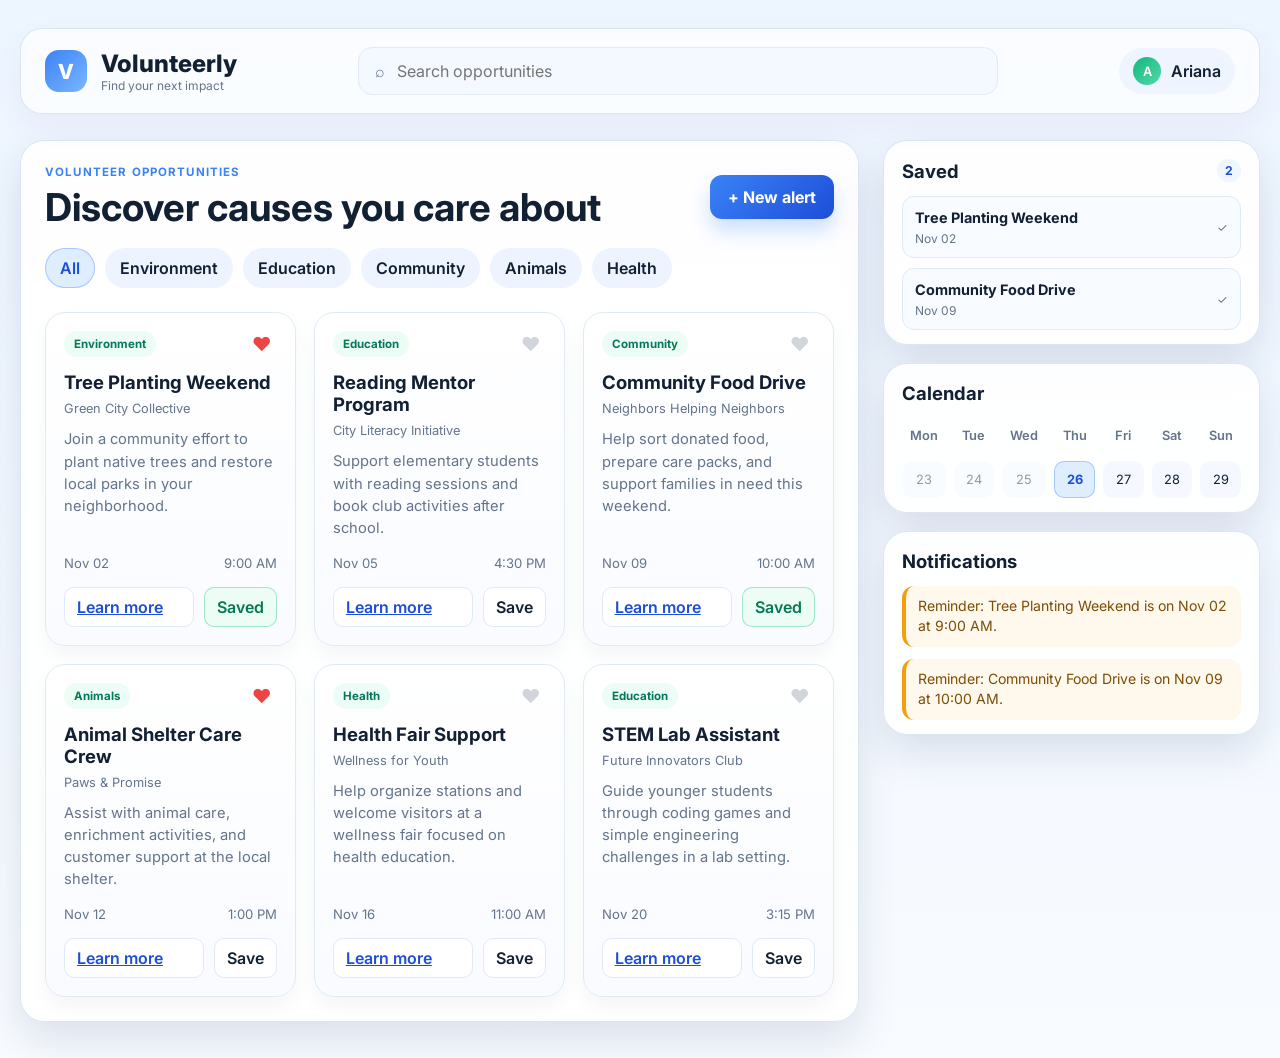
==== index.html @ f6c60d12 "this is the initial repo for the web app" ====
<!DOCTYPE html>
<html lang="en">
  <head>
    <meta charset="UTF-8" />
    <meta name="viewport" content="width=device-width, initial-scale=1.0" />
    <title>Volunteerly</title>
    <link rel="preconnect" href="https://fonts.googleapis.com" />
    <link rel="preconnect" href="https://fonts.gstatic.com" crossorigin />
    <link href="https://fonts.googleapis.com/css2?family=Inter:wght@400;500;600;700;800&display=swap" rel="stylesheet" />
    <link rel="stylesheet" href="styles.css" />
  </head>
  <body>
    <div class="app-shell">
      <header class="topbar">
        <div class="brand-wrap">
          <div class="brand-mark">V</div>
          <div>
            <div class="brand-name">Volunteerly</div>
            <div class="brand-subtitle">Find your next impact</div>
          </div>
        </div>

        <div class="search-box">
          <span>⌕</span>
          <input type="text" id="searchInput" placeholder="Search opportunities" />
        </div>

        <div class="profile-pill">
          <span class="avatar">A</span>
          <span>Ariana</span>
        </div>
      </header>

      <main class="content-grid">
        <section class="main-panel">
          <div class="section-header">
            <div>
              <p class="eyebrow">Volunteer opportunities</p>
              <h1>Discover causes you care about</h1>
            </div>
            <button class="primary-btn">+ New alert</button>
          </div>

          <div class="topic-bar" id="topicBar">
            <button class="topic-chip active" data-filter="All">All</button>
            <button class="topic-chip" data-filter="Environment">Environment</button>
            <button class="topic-chip" data-filter="Education">Education</button>
            <button class="topic-chip" data-filter="Community">Community</button>
            <button class="topic-chip" data-filter="Animals">Animals</button>
            <button class="topic-chip" data-filter="Health">Health</button>
          </div>

          <div class="cards-grid" id="opportunityList"></div>
        </section>

        <aside class="sidebar">
          <div class="panel saved-panel">
            <div class="panel-header">
              <h2>Saved</h2>
              <span class="badge" id="savedCount">0</span>
            </div>
            <div id="savedList" class="mini-list"></div>
          </div>

          <div class="panel calendar-panel">
            <div class="panel-header">
              <h2>Calendar</h2>
            </div>
            <div class="calendar-grid">
              <div class="calendar-day">Mon</div>
              <div class="calendar-day">Tue</div>
              <div class="calendar-day">Wed</div>
              <div class="calendar-day">Thu</div>
              <div class="calendar-day">Fri</div>
              <div class="calendar-day inactive">Sat</div>
              <div class="calendar-day inactive">Sun</div>

              <div class="date-cell muted">23</div>
              <div class="date-cell muted">24</div>
              <div class="date-cell muted">25</div>
              <div class="date-cell selected">26</div>
              <div class="date-cell">27</div>
              <div class="date-cell">28</div>
              <div class="date-cell">29</div>
            </div>
          </div>

          <div class="panel notice-panel">
            <div class="panel-header">
              <h2>Notifications</h2>
            </div>
            <ul id="notificationList" class="notification-list"></ul>
          </div>
        </aside>
      </main>
    </div>

    <script src="script.js"></script>
  </body>
</html>
---- styles.css ----
:root {
  --bg: #f3f7fb;
  --panel: #ffffff;
  --panel-soft: #eef5ff;
  --primary: #3b82f6;
  --primary-dark: #1d4ed8;
  --accent: #10b981;
  --text: #122033;
  --muted: #64748b;
  --line: #dfeaf5;
  --warning: #f59e0b;
  --shadow: 0 18px 40px rgba(19, 44, 82, 0.12);
}

* {
  box-sizing: border-box;
}

body {
  margin: 0;
  font-family: "Inter", sans-serif;
  background: linear-gradient(180deg, #edf5ff 0%, #f8fbff 100%);
  color: var(--text);
}

button,
input {
  font: inherit;
}

.app-shell {
  max-width: 1400px;
  margin: 0 auto;
  padding: 28px 20px 36px;
}

.topbar {
  display: flex;
  align-items: center;
  justify-content: space-between;
  gap: 20px;
  padding: 18px 24px;
  background: rgba(255, 255, 255, 0.72);
  backdrop-filter: blur(10px);
  border: 1px solid rgba(211, 224, 243, 0.8);
  border-radius: 22px;
  box-shadow: 0 12px 28px rgba(95, 117, 150, 0.07);
}

.brand-wrap {
  display: flex;
  align-items: center;
  gap: 14px;
}

.brand-mark {
  width: 42px;
  height: 42px;
  border-radius: 14px;
  background: linear-gradient(135deg, var(--primary), #7ab6ff);
  color: #fff;
  display: grid;
  place-items: center;
  font-weight: 800;
  font-size: 1.3rem;
}

.brand-name {
  font-weight: 800;
  font-size: 1.5rem;
}

.brand-subtitle {
  color: var(--muted);
  font-size: 0.75rem;
}

.search-box {
  flex: 1;
  max-width: 640px;
  display: flex;
  align-items: center;
  gap: 10px;
  background: #f4f8ff;
  border: 1px solid var(--line);
  border-radius: 14px;
  padding: 12px 16px;
  color: var(--muted);
}

.search-box input {
  border: none;
  outline: none;
  background: transparent;
  width: 100%;
  color: var(--text);
}

.profile-pill {
  display: inline-flex;
  align-items: center;
  gap: 10px;
  background: var(--panel-soft);
  padding: 9px 14px;
  border-radius: 999px;
  font-weight: 600;
}

.avatar {
  width: 28px;
  height: 28px;
  background: linear-gradient(135deg, var(--accent), #57d7a8);
  color: white;
  border-radius: 999px;
  display: grid;
  place-items: center;
  font-size: 0.8rem;
}

.content-grid {
  display: grid;
  grid-template-columns: minmax(0, 2fr) minmax(290px, 0.9fr);
  gap: 24px;
  margin-top: 26px;
}

.main-panel,
.panel {
  background: rgba(255, 255, 255, 0.9);
  border: 1px solid rgba(216, 228, 242, 0.9);
  box-shadow: var(--shadow);
  border-radius: 24px;
}

.main-panel {
  padding: 24px;
}

.section-header {
  display: flex;
  align-items: center;
  justify-content: space-between;
  gap: 16px;
  margin-bottom: 20px;
}

.eyebrow {
  margin: 0 0 8px;
  color: var(--primary);
  text-transform: uppercase;
  letter-spacing: 0.1em;
  font-weight: 700;
  font-size: 0.72rem;
}

h1 {
  margin: 0;
  font-size: clamp(1.8rem, 3vw, 2.8rem);
  line-height: 1.08;
}

.primary-btn {
  border: none;
  border-radius: 12px;
  padding: 12px 18px;
  background: linear-gradient(135deg, var(--primary), var(--primary-dark));
  color: white;
  font-weight: 700;
  box-shadow: 0 12px 20px rgba(59, 130, 246, 0.25);
}

.topic-bar {
  display: flex;
  flex-wrap: wrap;
  gap: 10px;
  margin-bottom: 24px;
}

.topic-chip {
  background: #edf4ff;
  color: var(--text);
  border: 1px solid transparent;
  border-radius: 999px;
  padding: 9px 14px;
  font-weight: 600;
  cursor: pointer;
  transition: 0.2s ease;
}

.topic-chip.active {
  background: #dfeefe;
  border-color: rgba(59, 130, 246, 0.35);
  color: var(--primary-dark);
}

.cards-grid {
  display: grid;
  grid-template-columns: repeat(auto-fit, minmax(240px, 1fr));
  gap: 18px;
}

.opportunity-card {
  background: linear-gradient(180deg, #ffffff 0%, #f9fbff 100%);
  border: 1px solid var(--line);
  border-radius: 20px;
  padding: 18px;
  min-height: 250px;
  display: flex;
  flex-direction: column;
  justify-content: space-between;
  box-shadow: 0 10px 20px rgba(17, 24, 39, 0.04);
}

.card-top {
  display: flex;
  justify-content: space-between;
  gap: 12px;
  margin-bottom: 14px;
}

.topic-badge {
  display: inline-flex;
  align-items: center;
  background: #ecfdf5;
  color: #047857;
  font-weight: 700;
  font-size: 0.72rem;
  border-radius: 999px;
  padding: 6px 10px;
}

.like-btn {
  background: transparent;
  border: none;
  font-size: 1.2rem;
  cursor: pointer;
  color: #d1d5db;
}

.like-btn.active {
  color: #ef4444;
}

.opportunity-card h3 {
  margin: 0 0 8px;
  font-size: 1.16rem;
}

.org {
  color: var(--muted);
  font-size: 0.8rem;
  margin-bottom: 12px;
}

.card-description {
  color: var(--muted);
  line-height: 1.5;
  margin: 0 0 16px;
  font-size: 0.92rem;
}

.meta-row {
  display: flex;
  justify-content: space-between;
  align-items: center;
  gap: 10px;
  color: var(--muted);
  font-size: 0.82rem;
  margin-bottom: 16px;
}

.card-actions {
  display: flex;
  justify-content: space-between;
  align-items: center;
  gap: 10px;
}

.link-btn,
.save-btn {
  border-radius: 10px;
  border: 1px solid var(--line);
  background: white;
  padding: 9px 12px;
  font-weight: 600;
  cursor: pointer;
}

.link-btn {
  color: var(--primary-dark);
  flex: 1;
}

.save-btn {
  color: var(--text);
}

.save-btn.saved {
  background: #ecfdf5;
  border-color: rgba(16, 185, 129, 0.35);
  color: #047857;
}

.sidebar {
  display: flex;
  flex-direction: column;
  gap: 18px;
}

.panel {
  padding: 18px 18px 14px;
}

.panel-header {
  display: flex;
  align-items: center;
  justify-content: space-between;
  margin-bottom: 14px;
}

.panel-header h2 {
  margin: 0;
  font-size: 1.16rem;
}

.badge {
  background: #eff6ff;
  color: var(--primary-dark);
  border-radius: 999px;
  padding: 4px 8px;
  font-size: 0.76rem;
  font-weight: 700;
}

.mini-list {
  display: flex;
  flex-direction: column;
  gap: 10px;
}

.saved-item {
  background: #f8fbff;
  border: 1px solid var(--line);
  border-radius: 12px;
  padding: 10px 12px;
  display: flex;
  justify-content: space-between;
  align-items: center;
  gap: 10px;
}

.saved-item strong {
  font-size: 0.9rem;
}

.saved-item span {
  color: var(--muted);
  font-size: 0.75rem;
}

.calendar-grid {
  display: grid;
  grid-template-columns: repeat(7, 1fr);
  gap: 8px;
  text-align: center;
}

.calendar-day,
.date-cell {
  padding: 10px 8px;
  border-radius: 10px;
  font-size: 0.8rem;
}

.calendar-day {
  color: var(--muted);
  font-weight: 600;
}

.date-cell {
  background: #f5f9ff;
  border: 1px solid transparent;
}

.date-cell.selected {
  background: #dfeefe;
  color: var(--primary-dark);
  border-color: rgba(59, 130, 246, 0.35);
  font-weight: 700;
}

.date-cell.muted {
  opacity: 0.45;
}

.notification-list {
  list-style: none;
  padding: 0;
  margin: 0;
  display: flex;
  flex-direction: column;
  gap: 12px;
}

.notification-item {
  background: #fff8ed;
  border-left: 4px solid var(--warning);
  padding: 10px 12px;
  border-radius: 12px;
  color: #7c4d05;
  font-size: 0.88rem;
  line-height: 1.45;
}

.empty-state {
  color: var(--muted);
  font-size: 0.9rem;
  background: #f8fbff;
  border: 1px dashed var(--line);
  border-radius: 12px;
  padding: 12px;
}

@media (max-width: 980px) {
  .content-grid {
    grid-template-columns: 1fr;
  }
}

@media (max-width: 640px) {
  .topbar {
    flex-wrap: wrap;
  }

  .search-box {
    order: 3;
    width: 100%;
    max-width: none;
  }

  .section-header {
    flex-direction: column;
    align-items: flex-start;
  }
}
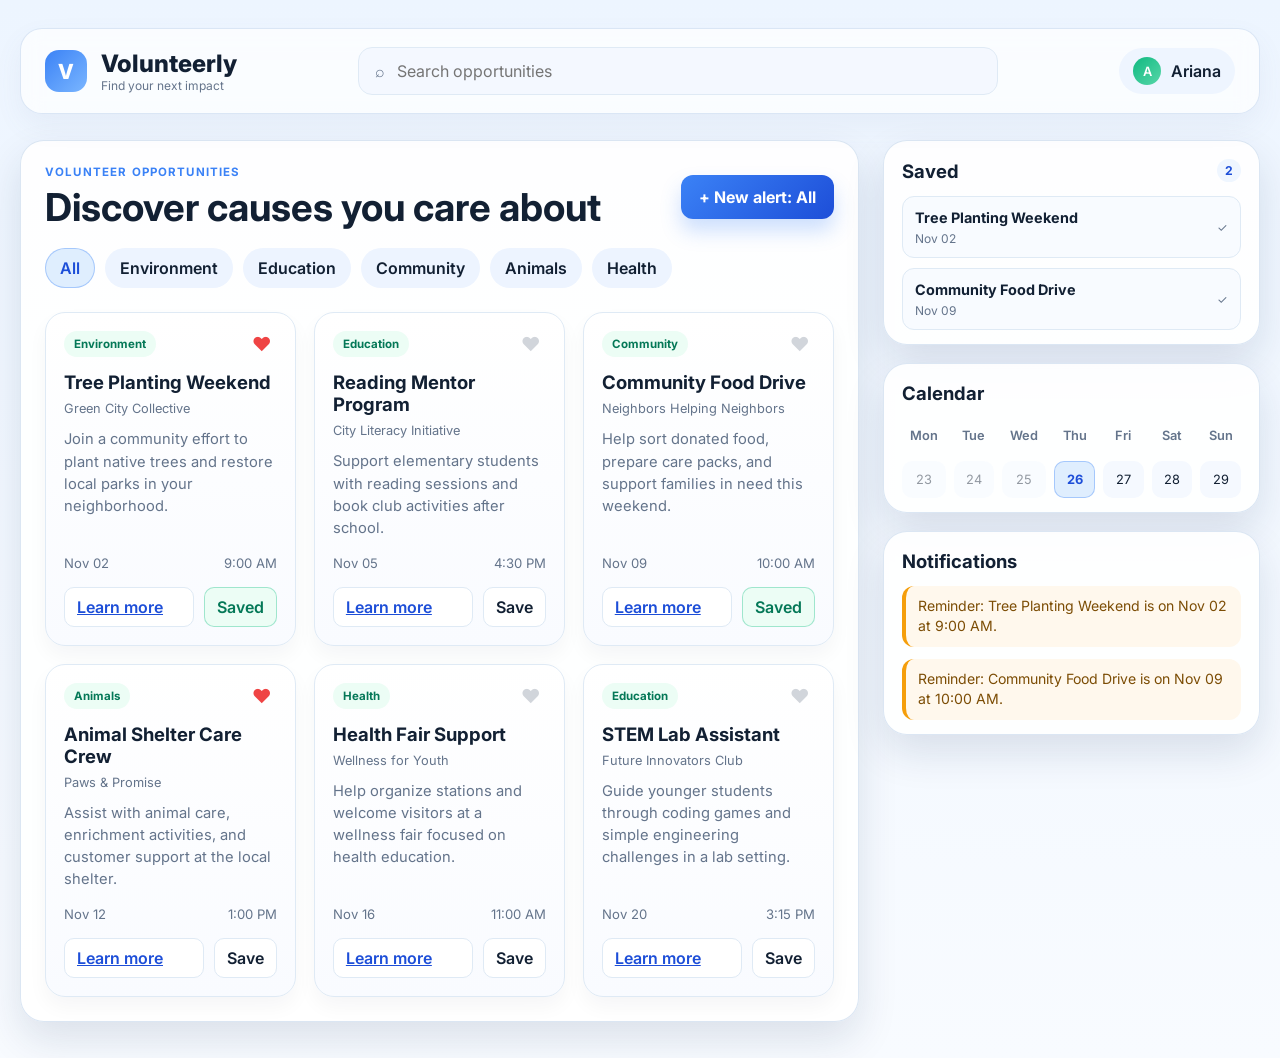
==== commit 40217932: "Update index.html" ====
--- a/index.html
+++ b/index.html
@@ -38,9 +38,18 @@
               <p class="eyebrow">Volunteer opportunities</p>
               <h1>Discover causes you care about</h1>
             </div>
-            <button class="primary-btn">+ New alert</button>
+            
+            <button
+              class="primary-btn"
+              id="newAlertButton"
+              type="button"
+              aria-pressed="false"
+            >
+              + New alert
+            </button>
           </div>
-
+          <p id="alertStatus" role="status" aria-live="polite"></p>
+          
           <div class="topic-bar" id="topicBar">
             <button class="topic-chip active" data-filter="All">All</button>
             <button class="topic-chip" data-filter="Environment">Environment</button>
--- a/styles.css
+++ b/styles.css
@@ -421,8 +421,152 @@
   padding: 12px;
 }
 
+.admin-body {
+  min-height: 100vh;
+  background: linear-gradient(180deg, #edf5ff 0%, #f8fbff 100%);
+}
+
+.admin-shell {
+  max-width: 1200px;
+  margin: 0 auto;
+  padding: 28px 20px 40px;
+}
+
+.admin-topbar {
+  display: flex;
+  justify-content: space-between;
+  align-items: center;
+  padding: 18px 24px;
+  background: rgba(255, 255, 255, 0.8);
+  border: 1px solid rgba(211, 224, 243, 0.8);
+  border-radius: 20px;
+  box-shadow: 0 16px 30px rgba(95, 117, 150, 0.06);
+}
+
+.nav-link {
+  color: var(--primary-dark);
+  text-decoration: none;
+  font-weight: 700;
+}
+
+.admin-content {
+  margin-top: 28px;
+}
+
+.admin-grid {
+  display: grid;
+  grid-template-columns: 1.3fr 0.9fr;
+  gap: 24px;
+}
+
+.admin-card {
+  background: rgba(255, 255, 255, 0.9);
+  border: 1px solid rgba(216, 228, 242, 0.9);
+  border-radius: 24px;
+  box-shadow: var(--shadow);
+  padding: 24px;
+}
+
+.auth-card {
+  max-width: 560px;
+  margin: 0 auto;
+}
+
+.opportunity-form,
+#adminLoginForm {
+  display: flex;
+  flex-direction: column;
+  gap: 16px;
+}
+
+.opportunity-form label,
+#adminLoginForm label {
+  display: flex;
+  flex-direction: column;
+  gap: 8px;
+  color: var(--text);
+  font-weight: 600;
+}
+
+.opportunity-form input,
+.opportunity-form textarea,
+.opportunity-form select,
+#adminLoginForm input {
+  border: 1px solid var(--line);
+  border-radius: 12px;
+  padding: 12px 14px;
+  font: inherit;
+  background: #f8fbff;
+}
+
+.field-row {
+  display: grid;
+  grid-template-columns: repeat(2, minmax(0, 1fr));
+  gap: 16px;
+}
+
+.form-actions {
+  display: flex;
+  justify-content: flex-start;
+}
+
+.form-message {
+  min-height: 20px;
+  margin: 0;
+  color: var(--primary-dark);
+  font-weight: 600;
+}
+
+.admin-opportunity-list {
+  display: flex;
+  flex-direction: column;
+  gap: 12px;
+}
+
+.admin-opportunity-item {
+  display: flex;
+  justify-content: space-between;
+  align-items: center;
+  gap: 12px;
+  background: #f8fbff;
+  border: 1px solid var(--line);
+  border-radius: 14px;
+  padding: 12px 14px;
+}
+
+.admin-opportunity-item strong {
+  display: block;
+  margin-bottom: 4px;
+}
+
+.admin-opportunity-item p {
+  margin: 0;
+  color: var(--muted);
+  font-size: 0.85rem;
+}
+
+.danger-btn {
+  background: #fff1f2;
+  border: 1px solid #fecdd3;
+  color: #be123c;
+  border-radius: 10px;
+  padding: 8px 11px;
+  font-weight: 700;
+  cursor: pointer;
+}
+
+.hidden {
+  display: none !important;
+}
+
 @media (max-width: 980px) {
   .content-grid {
+    grid-template-columns: 1fr;
+  }
+}
+
+@media (max-width: 900px) {
+  .admin-grid {
     grid-template-columns: 1fr;
   }
 }
@@ -442,4 +586,14 @@
     flex-direction: column;
     align-items: flex-start;
   }
-}
+
+  .field-row {
+    grid-template-columns: 1fr;
+  }
+
+  .admin-topbar,
+  .section-header {
+    flex-direction: column;
+    align-items: flex-start;
+  }
+}
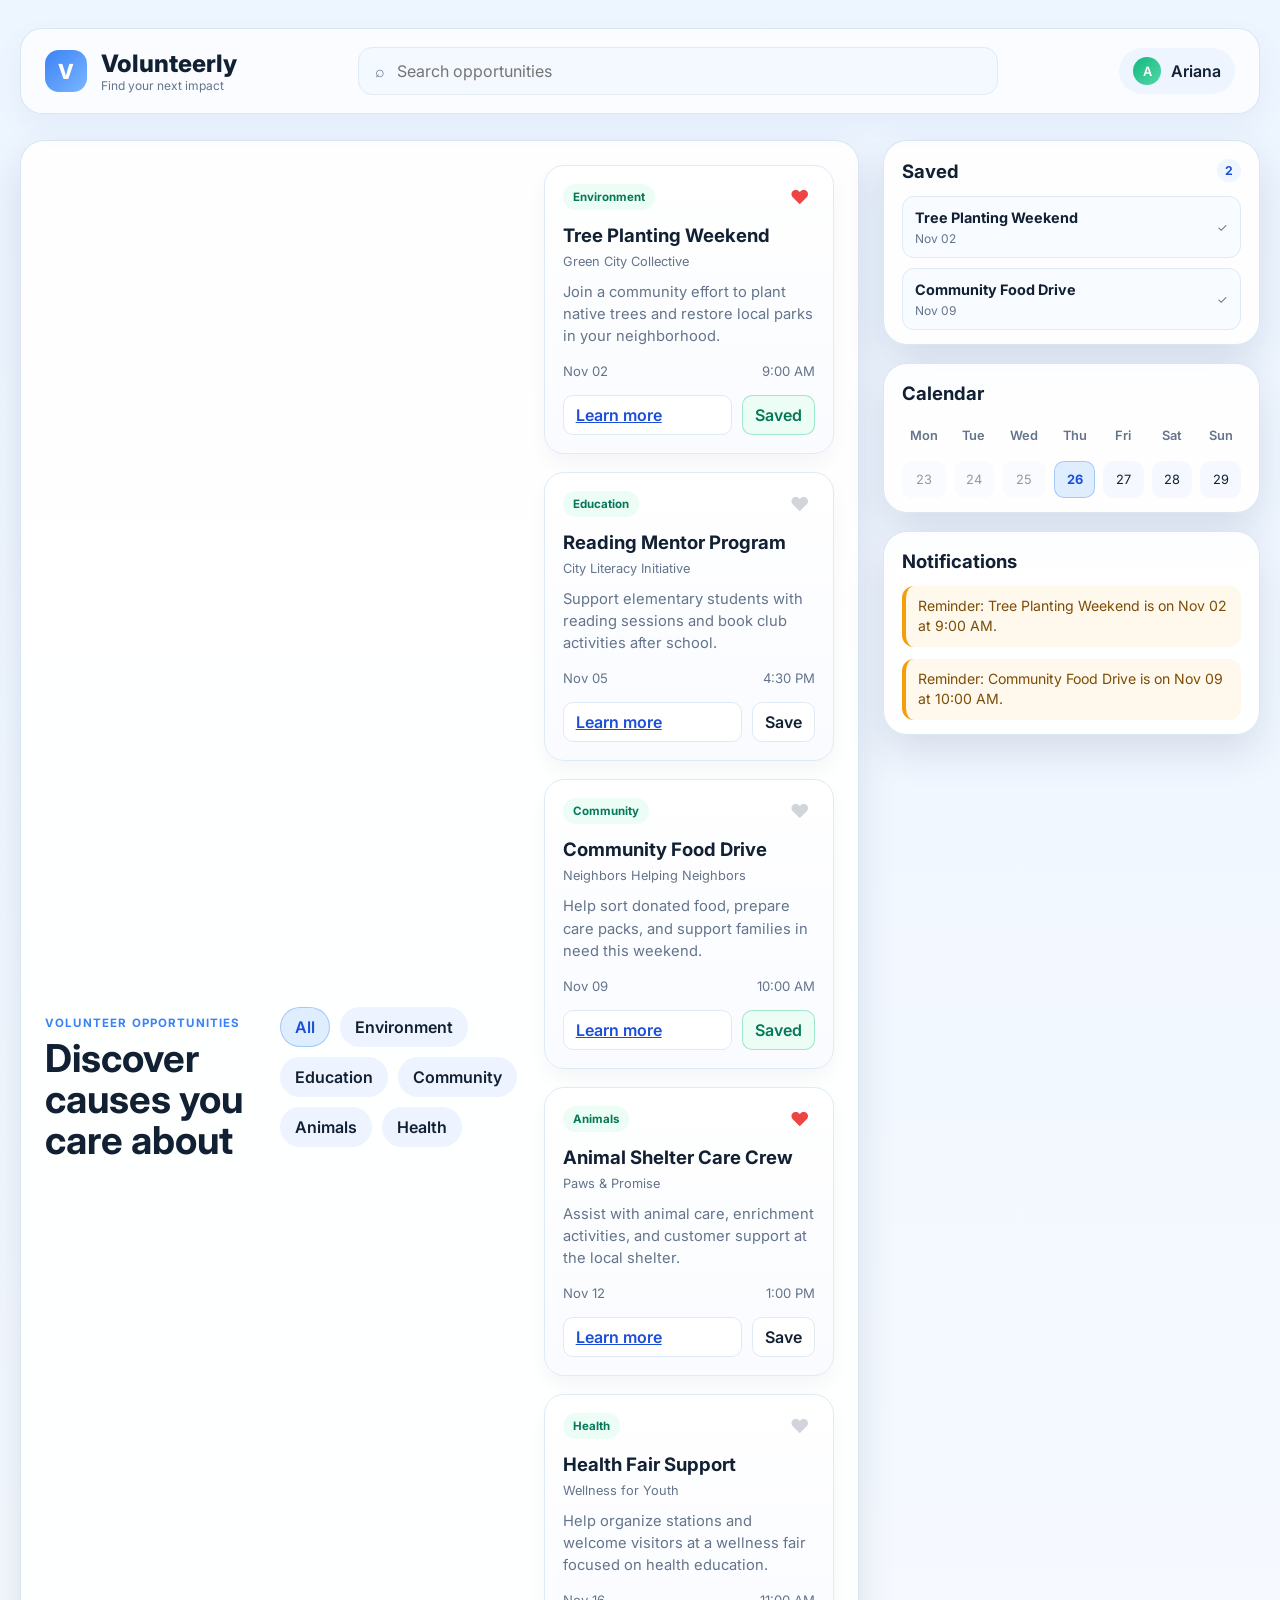
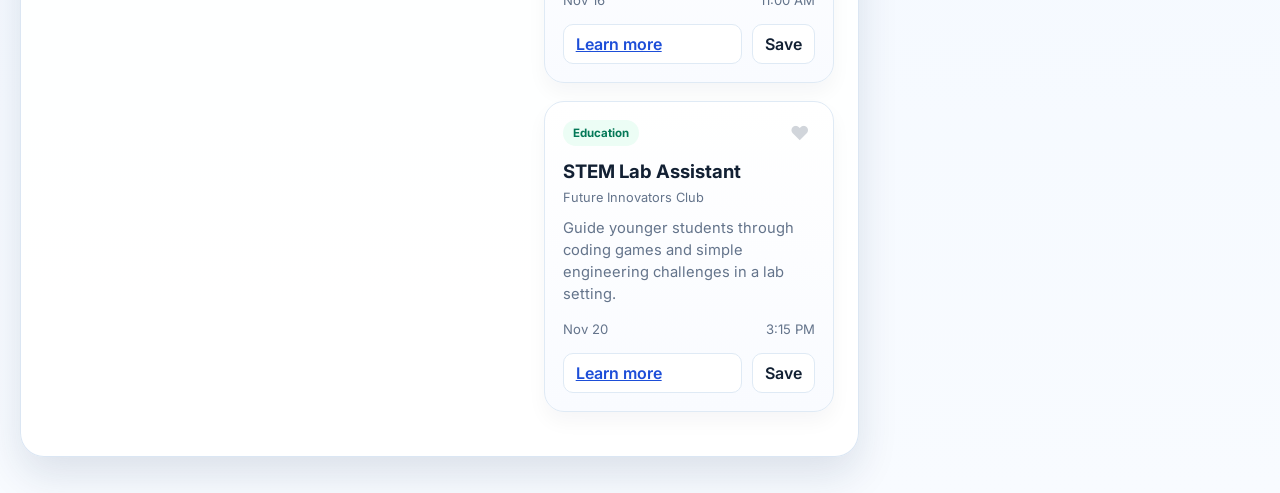
==== commit db4b1da5: "Update index.html Removed commented-out button code in index.html." ====
--- a/index.html
+++ b/index.html
@@ -38,7 +38,7 @@
               <p class="eyebrow">Volunteer opportunities</p>
               <h1>Discover causes you care about</h1>
             </div>
-            
+            <!---
             <button
               class="primary-btn"
               id="newAlertButton"
@@ -49,7 +49,7 @@
             </button>
           </div>
           <p id="alertStatus" role="status" aria-live="polite"></p>
-          
+          -->
           <div class="topic-bar" id="topicBar">
             <button class="topic-chip active" data-filter="All">All</button>
             <button class="topic-chip" data-filter="Environment">Environment</button>
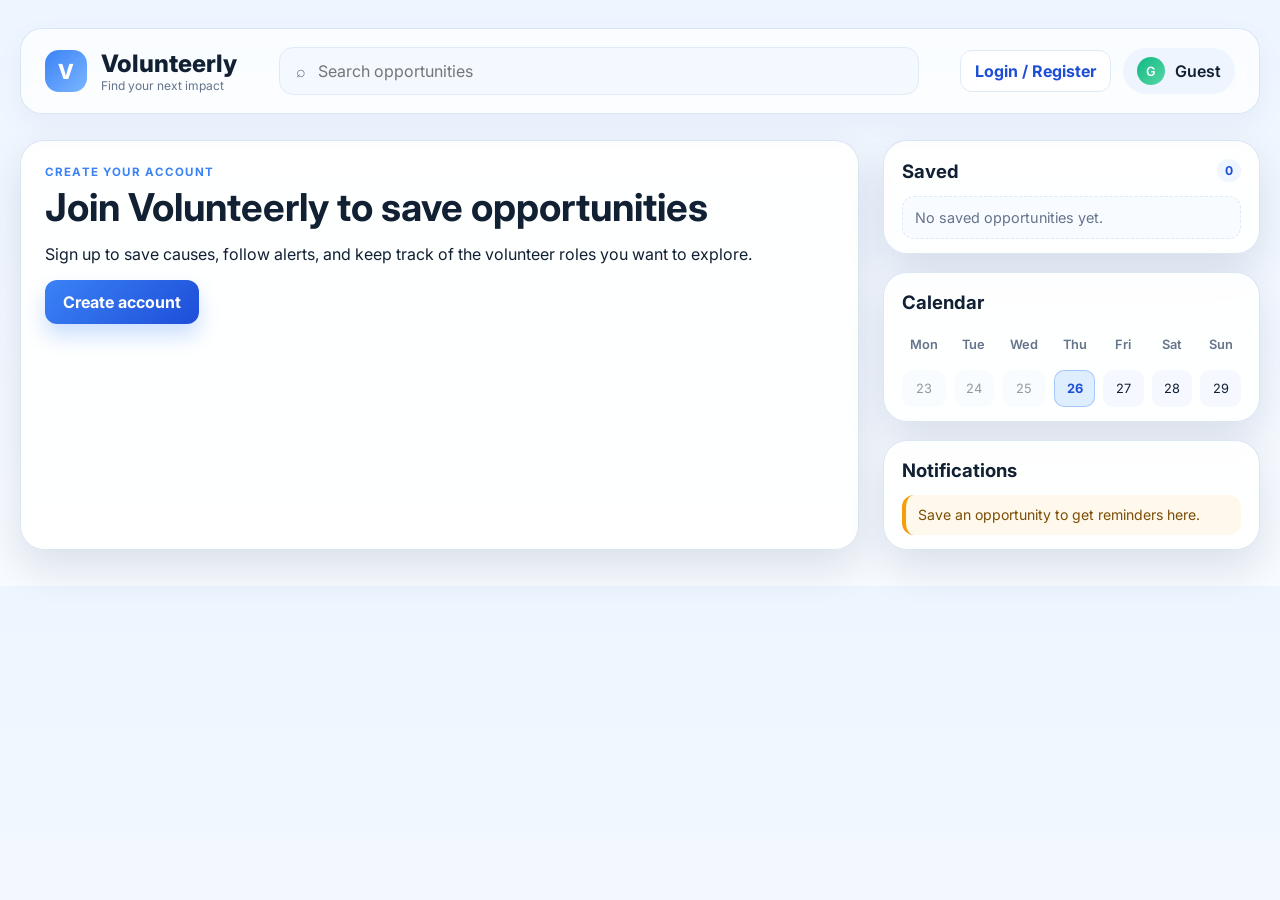
==== commit 9c77d3d7: "Implement Volunteerly dashboard updates and backup opportunity data" ====
--- a/index.html
+++ b/index.html
@@ -10,6 +10,43 @@
     <link rel="stylesheet" href="styles.css" />
   </head>
   <body>
+    <div id="authModal" class="auth-modal hidden" aria-hidden="true">
+      <div class="auth-panel">
+        <div class="auth-header">
+          <div>
+            <p class="eyebrow">Welcome back</p>
+            <h2 id="authTitle">Login</h2>
+          </div>
+          <button id="closeAuthModal" class="close-btn" type="button" aria-label="Close login form">×</button>
+        </div>
+
+        <div class="auth-tabs" role="tablist" aria-label="Authentication tabs">
+          <button class="auth-tab active" type="button" data-mode="login">Login</button>
+          <button class="auth-tab" type="button" data-mode="register">Register</button>
+        </div>
+
+        <form id="authForm" class="auth-form">
+          <label class="auth-field hidden" id="emailField">
+            <span>Email</span>
+            <input id="authEmail" type="email" placeholder="student@example.com" />
+          </label>
+
+          <label class="auth-field">
+            <span>Username</span>
+            <input id="authUsername" type="text" placeholder="username" required />
+          </label>
+
+          <label class="auth-field">
+            <span>Password</span>
+            <input id="authPassword" type="password" placeholder="••••••••" required />
+          </label>
+
+          <button class="primary-btn auth-submit" type="submit" id="authSubmitBtn">Login</button>
+          <p id="authMessage" class="auth-message" aria-live="polite"></p>
+        </form>
+      </div>
+    </div>
+
     <div class="app-shell">
       <header class="topbar">
         <div class="brand-wrap">
@@ -25,41 +62,55 @@
           <input type="text" id="searchInput" placeholder="Search opportunities" />
         </div>
 
-        <div class="profile-pill">
-          <span class="avatar">A</span>
-          <span>Ariana</span>
+        <div class="profile-group">
+          <button id="authButton" class="secondary-btn" type="button">Login / Register</button>
+          <button id="logoutButton" class="secondary-btn hidden" type="button">Logout</button>
+          <div class="profile-pill" id="profilePill">
+            <span class="avatar" id="profileAvatar">G</span>
+            <span id="profileName">Guest</span>
+          </div>
         </div>
       </header>
 
       <main class="content-grid">
         <section class="main-panel">
-          <div class="section-header">
-            <div>
-              <p class="eyebrow">Volunteer opportunities</p>
-              <h1>Discover causes you care about</h1>
-            </div>
-            <!---
-            <button
-              class="primary-btn"
-              id="newAlertButton"
-              type="button"
-              aria-pressed="false"
-            >
-              + New alert
-            </button>
-          </div>
-          <p id="alertStatus" role="status" aria-live="polite"></p>
-          -->
-          <div class="topic-bar" id="topicBar">
-            <button class="topic-chip active" data-filter="All">All</button>
-            <button class="topic-chip" data-filter="Environment">Environment</button>
-            <button class="topic-chip" data-filter="Education">Education</button>
-            <button class="topic-chip" data-filter="Community">Community</button>
-            <button class="topic-chip" data-filter="Animals">Animals</button>
-            <button class="topic-chip" data-filter="Health">Health</button>
+          <div id="guestState" class="guest-state hidden">
+            <p class="eyebrow">Create your account</p>
+            <h1>Join Volunteerly to save opportunities</h1>
+            <p>
+              Sign up to save causes, follow alerts, and keep track of the volunteer roles you want to explore.
+            </p>
+            <button id="guestRegisterButton" class="primary-btn" type="button">Create account</button>
           </div>
 
-          <div class="cards-grid" id="opportunityList"></div>
+          <div id="dashboardContent">
+            <div class="section-header">
+              <div>
+                <p class="eyebrow">Volunteer opportunities</p>
+                <h1>Discover causes you care about</h1>
+              </div>
+              <div class="header-actions">
+                <button class="secondary-btn" id="reloadButton" type="button">Reload opportunities</button>
+                <button class="primary-btn" id="newAlertButton" type="button" aria-pressed="false">
+                  + New alert
+                </button>
+              </div>
+            </div>
+            <p id="alertStatus" role="status" aria-live="polite"></p>
+
+            <div class="topic-bar" id="topicBar">
+              <button class="topic-chip active" data-filter="All">All</button>
+              <button class="topic-chip" data-filter="Environment">Environment</button>
+              <button class="topic-chip" data-filter="Education">Education</button>
+              <button class="topic-chip" data-filter="Community Service">Community Service</button>
+              <button class="topic-chip" data-filter="Animal Care">Animal Care</button>
+              <button class="topic-chip" data-filter="Health">Health</button>
+              <button class="topic-chip" data-filter="Technology">Technology</button>
+              <button class="topic-chip" data-filter="Business">Business</button>
+            </div>
+
+            <div class="cards-grid" id="opportunityList"></div>
+          </div>
         </section>
 
         <aside class="sidebar">
--- a/styles.css
+++ b/styles.css
@@ -194,17 +194,19 @@
 }
 
 .cards-grid {
-  display: grid;
+  display: grid !important;
   grid-template-columns: repeat(auto-fit, minmax(240px, 1fr));
   gap: 18px;
+  width: 100%;
 }
 
 .opportunity-card {
+  width: 100%;
   background: linear-gradient(180deg, #ffffff 0%, #f9fbff 100%);
   border: 1px solid var(--line);
   border-radius: 20px;
   padding: 18px;
-  min-height: 250px;
+  min-height: 260px;
   display: flex;
   flex-direction: column;
   justify-content: space-between;
@@ -262,8 +264,8 @@
 .meta-row {
   display: flex;
   justify-content: space-between;
-  align-items: center;
-  gap: 10px;
+  flex-wrap: wrap;
+  gap: 8px;
   color: var(--muted);
   font-size: 0.82rem;
   margin-bottom: 16px;
@@ -283,12 +285,13 @@
   background: white;
   padding: 9px 12px;
   font-weight: 600;
-  cursor: pointer;
 }
 
 .link-btn {
   color: var(--primary-dark);
   flex: 1;
+  text-align: center;
+  text-decoration: none;
 }
 
 .save-btn {
@@ -559,6 +562,126 @@
   display: none !important;
 }
 
+.profile-group {
+  display: flex;
+  align-items: center;
+  gap: 12px;
+}
+
+.secondary-btn {
+  border: 1px solid var(--line);
+  background: white;
+  color: var(--primary-dark);
+  border-radius: 12px;
+  padding: 10px 14px;
+  font-weight: 700;
+  cursor: pointer;
+}
+
+.auth-modal {
+  position: fixed;
+  inset: 0;
+  background: rgba(15, 23, 42, 0.52);
+  display: grid;
+  place-items: center;
+  z-index: 40;
+}
+
+.auth-panel {
+  width: min(92vw, 430px);
+  background: white;
+  border-radius: 24px;
+  box-shadow: var(--shadow);
+  padding: 24px;
+}
+
+.auth-header {
+  display: flex;
+  align-items: center;
+  justify-content: space-between;
+  margin-bottom: 18px;
+}
+
+.auth-header h2 {
+  margin: 6px 0 0;
+}
+
+.close-btn {
+  border: none;
+  background: #eef5ff;
+  color: var(--primary-dark);
+  width: 32px;
+  height: 32px;
+  border-radius: 50%;
+  font-size: 1.5rem;
+  cursor: pointer;
+}
+
+.auth-tabs {
+  display: flex;
+  gap: 8px;
+  background: #f4f8ff;
+  border-radius: 12px;
+  padding: 6px;
+  margin-bottom: 18px;
+}
+
+.auth-tab {
+  flex: 1;
+  border: none;
+  background: transparent;
+  border-radius: 10px;
+  padding: 10px 12px;
+  font-weight: 700;
+  color: var(--muted);
+  cursor: pointer;
+}
+
+.auth-tab.active {
+  background: white;
+  color: var(--primary-dark);
+  box-shadow: 0 4px 10px rgba(59, 130, 246, 0.12);
+}
+
+.auth-form {
+  display: flex;
+  flex-direction: column;
+  gap: 14px;
+}
+
+.auth-field {
+  display: flex;
+  flex-direction: column;
+  gap: 8px;
+  color: var(--text);
+  font-weight: 600;
+}
+
+.auth-field input {
+  border: 1px solid var(--line);
+  border-radius: 12px;
+  padding: 12px 14px;
+  font: inherit;
+  background: #f8fbff;
+}
+
+.auth-message {
+  min-height: 20px;
+  margin: 0;
+  color: var(--primary-dark);
+  font-weight: 600;
+}
+
+.auth-submit {
+  width: 100%;
+}
+
+.header-actions {
+  display: flex;
+  align-items: center;
+  gap: 12px;
+}
+
 @media (max-width: 980px) {
   .content-grid {
     grid-template-columns: 1fr;
@@ -574,6 +697,11 @@
 @media (max-width: 640px) {
   .topbar {
     flex-wrap: wrap;
+  }
+
+  .profile-group {
+    width: 100%;
+    justify-content: space-between;
   }
 
   .search-box {
@@ -587,10 +715,6 @@
     align-items: flex-start;
   }
 
-  .field-row {
-    grid-template-columns: 1fr;
-  }
-
   .admin-topbar,
   .section-header {
     flex-direction: column;
